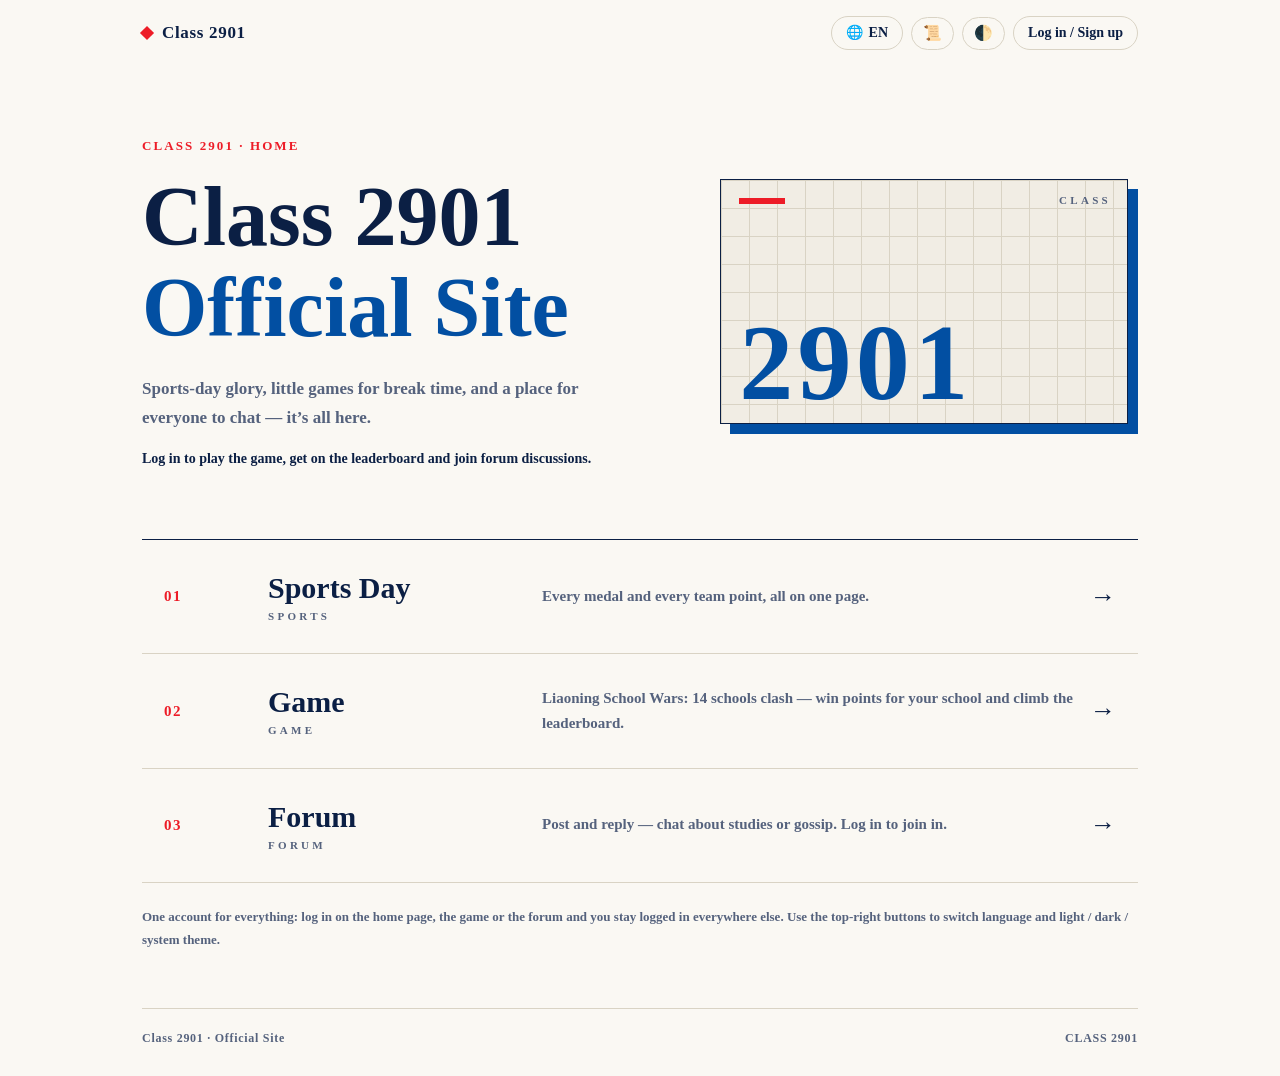
==== index.html @ ea03f3f8 "New" ====
<!DOCTYPE html>
<html lang="zh-Hans" data-lang="zh-CN">
<head>
<meta charset="UTF-8">
<meta name="viewport" content="width=device-width, initial-scale=1, viewport-fit=cover">
<title data-i18n="h.doc">2901班 官网</title>
<script src="shared/apibase.js?v=20261111a"></script>
<script src="shared/i18n.js?v=20261113b"></script>
<script src="shared/theme.js?v=20261113b"></script>
<!-- 字体由 shared/skin.js 按当前风格 + 语言按需加载（纸白风：思源宋体 SC/TC/HK/JP/KR 或 Times New Roman→Tinos；玻璃风：快乐体 + 思源黑体） -->
<script src="shared/skin.js?v=20261113b"></script>
<link rel="stylesheet" href="shared/skins.css?v=20261113b">
<style>
  /* 配色：深海军蓝 + 正红 + 纸白；字体：思源宋体 SemiBold（Noto Serif SC 600） */
  :root {
    --blue: #024FA2;
    --red: #ED1C27;
    --paper: #FAF8F3;
    --paper-2: #F1EDE4;
    --ink: #0B1F44;
    --ink-soft: #55627D;
    --line: #D9D3C4;
    --white-band: #FFFFFF;
    /* 供共用登录弹窗使用 */
    --color-bg: var(--paper); --color-bg-alt: var(--paper-2); --color-card: #FFFFFF;
    --color-ink: var(--ink); --color-ink-soft: var(--ink-soft); --color-line: var(--line);
    --color-sky: var(--blue); --color-grass: #1E8A57; --danger: #C9151F; --field-bg: #FFFFFF;
    --font: "Noto Serif SC", "Source Han Serif SC", "Source Han Serif CN", "Songti SC", "STSong", "SimSun", serif;
    color-scheme: light;
  }
  /* 各语言的首页字体（只有首页随语言换字体，其它页面字体不变） */
  html[data-lang="zh-CN"] { --font: "Noto Serif SC", "Source Han Serif SC", "Source Han Serif CN", "Songti SC", "STSong", "SimSun", serif; }
  html[data-lang="zh-TW"], html[data-lang="nan"] { --font: "Noto Serif TC", "Source Han Serif TC", "Source Han Serif TW", "Songti TC", "PMingLiU", "MingLiU", "Noto Serif SC", serif; }
  html[data-lang="yue"] { --font: "Noto Serif HK", "Source Han Serif HK", "Noto Serif TC", "Songti TC", "MingLiU_HKSCS", "PMingLiU", "Noto Serif SC", serif; }
  html[data-lang="ja"] { --font: "Noto Serif JP", "Source Han Serif JP", "Hiragino Mincho ProN", "Yu Mincho", "MS PMincho", "Noto Serif SC", serif; }
  html[data-lang="ko"] { --font: "Noto Serif KR", "Source Han Serif K", "AppleMyungjo", "Batang", "Noto Serif SC", serif; }
  html[data-lang="en"], html[data-lang="de"], html[data-lang="ru"] { --font: "Times New Roman", "Tinos", "Liberation Serif", "Noto Serif SC", serif; }
  @media (prefers-color-scheme: dark) {
    :root:not([data-theme="light"]) {
      --blue: #3B82DB; --red: #FF4650;
      --paper: #08122A; --paper-2: #0E1B3B; --ink: #F3EFE6; --ink-soft: #A5B1CB; --line: #24345C; --white-band: #EDE8DC;
      --color-card: #0E1B3B; --color-grass: #56C48C; --danger: #FF7A82; --field-bg: #0A1630;
      color-scheme: dark;
    }
  }
  :root[data-theme="dark"] {
    --blue: #3B82DB; --red: #FF4650;
    --paper: #08122A; --paper-2: #0E1B3B; --ink: #F3EFE6; --ink-soft: #A5B1CB; --line: #24345C; --white-band: #EDE8DC;
    --color-card: #0E1B3B; --color-grass: #56C48C; --danger: #FF7A82; --field-bg: #0A1630;
    color-scheme: dark;
  }

  * { box-sizing: border-box; }
  html { -webkit-text-size-adjust: 100%; }
  body {
    margin: 0; min-height: 100vh;
    background: var(--paper); color: var(--ink);
    font-family: var(--font); font-weight: 600;
    -webkit-font-smoothing: antialiased;
    transition: background .25s, color .25s;
  }
  a { color: inherit; text-decoration: none; }
  .wrap { max-width: 1040px; margin: 0 auto; padding: 0 22px; }

  /* 顶栏 */
  .bar { display: flex; align-items: center; justify-content: space-between; gap: 12px; padding: calc(16px + env(safe-area-inset-top, 0px)) 0 16px; }
  .brand { display: flex; align-items: center; gap: 10px; font-size: 17px; letter-spacing: .12em; }
  .brand i { width: 10px; height: 10px; background: var(--red); display: inline-block; transform: rotate(45deg); }
  .tools { display: flex; align-items: center; gap: 8px; }
  .pill {
    display: inline-flex; align-items: center; gap: 6px; padding: 9px 14px;
    font: 600 14px/1 var(--font); color: var(--ink); cursor: pointer;
    background: transparent; border: 1px solid var(--line); border-radius: 999px;
    transition: border-color .15s, background .15s;
  }
  .pill:hover { border-color: var(--blue); }
  .pill:focus-visible, .row:focus-visible { outline: 2px solid var(--blue); outline-offset: 2px; }
  .theme-btn { padding: 8px 11px; font-size: 15px; }

  /* Hero */
  .hero { display: grid; gap: 28px; padding: 44px 0 40px; align-items: center; }
  @media (min-width: 820px) { .hero { grid-template-columns: 1.25fr 1fr; gap: 56px; padding: 72px 0 64px; } }
  .eyebrow { font-size: 13px; letter-spacing: .32em; color: var(--red); margin: 0 0 18px; }
  h1 { margin: 0; font-weight: 600; font-size: clamp(54px, 13vw, 112px); line-height: 1.02; letter-spacing: .02em; }
  h1 span { display: block; }
  h1 .acc { color: var(--blue); }
  .lead { margin: 22px 0 0; max-width: 24em; font-size: 16px; line-height: 1.9; color: var(--ink-soft); }
  .hello { margin: 18px 0 0; min-height: 24px; font-size: 14px; color: var(--ink); }
  .hello b { color: var(--blue); }

  /* 右侧版块：方格纸底 + 大号班号 + 错位色块投影（纯排版，不含任何旗帜元素）*/
  .mark {
    position: relative; aspect-ratio: 5 / 3; min-height: 170px;
    border: 1.5px solid var(--ink);
    background:
      linear-gradient(var(--line) 1px, transparent 1px) 0 0 / 100% 28px,
      linear-gradient(90deg, var(--line) 1px, transparent 1px) 0 0 / 28px 100%,
      var(--paper-2);
    box-shadow: 10px 10px 0 var(--blue);
    display: flex; align-items: flex-end; padding: 12px 18px 6px;
    margin: 0 10px 10px 0;
  }
  .mark::before { content: ""; position: absolute; left: 18px; top: 18px; width: 46px; height: 6px; background: var(--red); }
  .mark b { font-weight: 600; font-size: clamp(64px, 12vw, 108px); line-height: 1; letter-spacing: .04em; color: var(--blue); }
  .mark small { position: absolute; right: 16px; top: 14px; font-size: 11px; letter-spacing: .3em; color: var(--ink-soft); font-weight: 600; }

  /* 入口列表 */
  .rows { border-top: 1px solid var(--ink); }
  .row {
    display: grid; grid-template-columns: 56px 1fr auto; gap: 6px 14px; align-items: center;
    padding: 24px 16px; border-bottom: 1px solid var(--line);
    transition: background .2s, color .2s, padding .2s;
  }
  @media (min-width: 720px) { .row { grid-template-columns: 90px 260px 1fr auto; padding: 30px 22px; } }
  .no { font-size: 15px; letter-spacing: .1em; color: var(--red); grid-row: 1 / span 2; align-self: start; padding-top: 6px; }
  @media (min-width: 720px) { .no { grid-row: auto; align-self: center; padding: 0; } }
  .t { font-size: clamp(26px, 5vw, 34px); line-height: 1.2; }
  .t small { display: block; margin-top: 4px; font-size: 11px; letter-spacing: .3em; color: var(--ink-soft); }
  .d { grid-column: 2; font-size: 14px; line-height: 1.7; color: var(--ink-soft); }
  @media (min-width: 720px) { .d { grid-column: auto; } }
  .arr { grid-column: 3; grid-row: 1 / span 2; font-size: 26px; transition: transform .2s; }
  @media (min-width: 720px) { .arr { grid-column: auto; grid-row: auto; } }
  .row:hover { background: var(--blue); color: #fff; padding-left: 30px; }
  .row:nth-child(2):hover { background: var(--red); }
  .row:hover .no, .row:hover .d, .row:hover .t small { color: rgba(255,255,255,.88); }
  .row:hover .arr { transform: translateX(8px); }

  .note { margin: 22px 0 0; font-size: 13px; line-height: 1.8; color: var(--ink-soft); }
  footer { margin-top: 56px; border-top: 1px solid var(--line); padding: 22px 0 calc(30px + env(safe-area-inset-bottom, 0px)); font-size: 12px; letter-spacing: .2em; color: var(--ink-soft); display: flex; justify-content: space-between; gap: 10px; flex-wrap: wrap; }

  /* 登录弹窗/菜单沿用共用样式，这里只对齐字体 */
  .ax-dlg, .ax-menu button, .ax-dlg input, .ax-tabs button, .ax-row button { font-family: var(--font) !important; }
  /* 拉丁 / 西里尔文字比汉字窄但更长：收小大标题、放宽字距，避免溢出 */
  html[data-lang="en"] h1, html[data-lang="de"] h1, html[data-lang="ru"] h1 { font-size: clamp(44px, 9.5vw, 84px); line-height: 1.08; letter-spacing: 0; overflow-wrap: anywhere; }
  html[data-lang="en"] .brand, html[data-lang="de"] .brand, html[data-lang="ru"] .brand { letter-spacing: .04em; }
  html[data-lang="en"] .eyebrow, html[data-lang="de"] .eyebrow, html[data-lang="ru"] .eyebrow { letter-spacing: .16em; }
  html[data-lang="en"] .t, html[data-lang="de"] .t, html[data-lang="ru"] .t { font-size: clamp(24px, 4.4vw, 30px); overflow-wrap: anywhere; }
  html[data-lang="en"] .lead, html[data-lang="de"] .lead, html[data-lang="ru"] .lead { font-size: 17px; line-height: 1.7; max-width: 28em; }
  html[data-lang="en"] .d, html[data-lang="de"] .d, html[data-lang="ru"] .d { font-size: 15px; }
  html[data-lang="en"] footer, html[data-lang="de"] footer, html[data-lang="ru"] footer { letter-spacing: .06em; }
  html[data-lang="ja"] h1, html[data-lang="ko"] h1 { font-size: clamp(44px, 9.5vw, 88px); }
  .lx-menu { font-family: system-ui, sans-serif; }
  @media (max-width: 420px) { .bar { gap: 8px; } .brand { font-size: 15px; letter-spacing: .04em; } .tools { gap: 6px; } .pill { padding: 8px 10px; } }
  @media (prefers-reduced-motion: reduce) { * { transition: none !important; } }
</style>
</head>
<body>
<div class="wrap">
  <header class="bar">
    <a class="brand" href="./"><i></i><span data-i18n="h.brand">2901班</span></a>
    <div class="tools"><span id="langbtn"></span><span id="skinbtn"></span><span id="themebtn"></span><div id="authbar"></div></div>
  </header>

  <section class="hero">
    <div>
      <p class="eyebrow" data-i18n="h.eyebrow">CLASS 2901 · 班级主页</p>
      <h1><span data-i18n="h.h1a">2901班</span><span class="acc" data-i18n="h.h1b">官网</span></h1>
      <p class="lead" data-i18n="h.lead">运动会的荣誉、课间的小游戏、大家聊天的地方，都在这里。</p>
      <div class="hello" id="hello"></div>
    </div>
    <div class="mark" aria-hidden="true"><b>2901</b><small>CLASS</small></div>
  </section>

  <nav class="rows" aria-label="站内导航" data-i18n-aria="h.nav">
    <a class="row" href="sports/">
      <span class="no">01</span>
      <span class="t"><span data-i18n="h.r1.t">运动会统计</span><small>SPORTS</small></span>
      <span class="d" data-i18n="h.r1.d">每一枚奖牌、每一分团体积分，一页看全。</span>
      <span class="arr">→</span>
    </a>
    <a class="row" href="school/">
      <span class="no">02</span>
      <span class="t"><span data-i18n="h.r2.t">游戏</span><small>GAME</small></span>
      <span class="d" id="r2d">辽宁省中学大战：14 所学校对碰，为你的学校赢积分、上排行榜。</span>
      <span class="arr">→</span>
    </a>
    <a class="row" href="forum/">
      <span class="no">03</span>
      <span class="t"><span data-i18n="h.r3.t">论坛</span><small>FORUM</small></span>
      <span class="d" data-i18n="h.r3.d">发帖、回帖，聊学习也聊八卦。登录后即可参与。</span>
      <span class="arr">→</span>
    </a>
  </nav>
  <p class="note" data-i18n="h.note">一个账号通用：在首页、游戏或论坛任意一处登录，其它页面会自动保持登录状态。右上角可切换语言和亮色 / 暗色 / 跟随系统。</p>

  <footer><span data-i18n="h.foot">2901 班 · 官网</span><span>CLASS 2901</span></footer>
</div>

<script src="shared/auth.js?v=20261113b"></script>
<script>
  I18n.mount(document.getElementById('langbtn'));
  Skin.mount(document.getElementById('skinbtn'));
  Theme.mount(document.getElementById('themebtn'));
  Auth.mountBar(document.getElementById('authbar'));
  function hello() {
    var el = document.getElementById('hello');
    el.textContent = '';
    if (Auth.isLoggedIn()) {
      el.appendChild(document.createTextNode(I18n.t('h.hello.in')));
      var b = document.createElement('b'); b.textContent = Auth.user(); el.appendChild(b);
    } else {
      el.textContent = I18n.t('h.hello.out');
    }
  }
  function texts() {   // 带参数的文案
    document.getElementById('r2d').textContent = I18n.t('h.r2.d', { game: I18n.t('g.title') });
    hello();
  }
  texts();
  I18n.onChange(texts);
  Auth.onChange(hello);
</script>
</body>
</html>
---- shared/skins.css ----
/* 2901班 官网 · 全站两套界面风格（html[data-skin] = paper | glass），所有页面共用
   paper 纸白宋体风：纸白底、海军蓝 + 正红、宋体、细线方框
   glass 玻璃风：暖白底 + 光斑、毛玻璃卡片、圆角、快乐体 + 黑体
   用 :not(.x) 抬高优先级，盖过各页面自带的 :root 变量；深色模式照样跟随（自动 / 手动）。 */

/* ========== 字体 ========== */
html[data-skin="paper"]:root:not(.x) { --font: "Noto Serif SC","Source Han Serif SC","Source Han Serif CN","Songti SC","STSong","SimSun",serif; --font-display: var(--font); }
html[data-skin="paper"][data-lang="zh-TW"]:root:not(.x), html[data-skin="paper"][data-lang="nan"]:root:not(.x) { --font: "Noto Serif TC","Source Han Serif TC","Source Han Serif TW","Songti TC","PMingLiU","MingLiU","Noto Serif SC",serif; }
html[data-skin="paper"][data-lang="yue"]:root:not(.x) { --font: "Noto Serif HK","Source Han Serif HK","Noto Serif TC","Songti TC","MingLiU_HKSCS","PMingLiU","Noto Serif SC",serif; }
html[data-skin="paper"][data-lang="ja"]:root:not(.x) { --font: "Noto Serif JP","Source Han Serif JP","Hiragino Mincho ProN","Yu Mincho","MS PMincho","Noto Serif SC",serif; }
html[data-skin="paper"][data-lang="ko"]:root:not(.x) { --font: "Noto Serif KR","Source Han Serif K","AppleMyungjo","Batang","Noto Serif SC",serif; }
html[data-skin="paper"][data-lang="en"]:root:not(.x), html[data-skin="paper"][data-lang="de"]:root:not(.x), html[data-skin="paper"][data-lang="ru"]:root:not(.x) { --font: "Times New Roman","Tinos","Liberation Serif","Noto Serif SC",serif; }
html[data-skin="glass"]:root:not(.x) { --font: "Noto Sans SC",-apple-system,"PingFang SC","Microsoft YaHei","Hiragino Sans","Yu Gothic","Malgun Gothic",sans-serif; --font-display: "ZCOOL KuaiLe","Noto Sans SC",sans-serif; }

/* ========== 配色：纸白 ========== */
html[data-skin="paper"]:root:not(.x) {
  --color-bg:#FAF8F3; --color-bg-alt:#F1EDE4; --color-card:#FFFFFF; --color-ink:#0B1F44; --color-ink-soft:#55627D; --color-line:#D9D3C4;
  --color-sky:#024FA2; --color-track:#ED1C27; --color-grass:#1E8A57; --color-sun:#E3B04B; --danger:#C9151F; --field-bg:#FFFFFF;
  --glass-bg:#FFFFFF; --glass-border:#D9D3C4; --glass-highlight:transparent; --glass-shadow:none;
  --blue:#024FA2; --red:#ED1C27; --paper:#FAF8F3; --paper-2:#F1EDE4; --ink:#0B1F44; --ink-soft:#55627D; --line:#D9D3C4; --white-band:#FFFFFF;
}
@media (prefers-color-scheme: dark) {
  html[data-skin="paper"]:root:not([data-theme="light"]):not(.x) {
    --color-bg:#08122A; --color-bg-alt:#0E1B3B; --color-card:#0E1B3B; --color-ink:#F3EFE6; --color-ink-soft:#A5B1CB; --color-line:#24345C;
    --color-sky:#3B82DB; --color-track:#FF4650; --color-grass:#56C48C; --color-sun:#E3B04B; --danger:#FF7A82; --field-bg:#0A1630;
    --glass-bg:#0E1B3B; --glass-border:#24345C;
    --blue:#3B82DB; --red:#FF4650; --paper:#08122A; --paper-2:#0E1B3B; --ink:#F3EFE6; --ink-soft:#A5B1CB; --line:#24345C; --white-band:#EDE8DC;
  }
}
html[data-skin="paper"][data-theme="dark"]:root:not(.x) {
  --color-bg:#08122A; --color-bg-alt:#0E1B3B; --color-card:#0E1B3B; --color-ink:#F3EFE6; --color-ink-soft:#A5B1CB; --color-line:#24345C;
  --color-sky:#3B82DB; --color-track:#FF4650; --color-grass:#56C48C; --color-sun:#E3B04B; --danger:#FF7A82; --field-bg:#0A1630;
  --glass-bg:#0E1B3B; --glass-border:#24345C;
  --blue:#3B82DB; --red:#FF4650; --paper:#08122A; --paper-2:#0E1B3B; --ink:#F3EFE6; --ink-soft:#A5B1CB; --line:#24345C; --white-band:#EDE8DC;
}

/* ========== 配色：玻璃 ========== */
html[data-skin="glass"]:root:not(.x) {
  --color-bg:#FFFDF6; --color-bg-alt:#FFF6E4; --color-card:#FFFFFF; --color-ink:#1B2A4A; --color-ink-soft:#5B6B8C; --color-line:#F0E6D2;
  --color-sky:#2D9CDB; --color-track:#FF6B5E; --color-grass:#3FB27F; --color-sun:#FDBA2D; --danger:#D9402F; --field-bg:rgba(255,255,255,.8);
  --glass-bg:rgba(255,255,255,.55); --glass-border:rgba(255,255,255,.8); --glass-highlight:rgba(255,255,255,.9); --glass-shadow:0 12px 36px -16px rgba(27,42,74,.35);
  --blue:#2D9CDB; --red:#FF6B5E; --paper:#FFFDF6; --paper-2:#FFF6E4; --ink:#1B2A4A; --ink-soft:#5B6B8C; --line:#F0E6D2; --white-band:#FFFFFF;
}
@media (prefers-color-scheme: dark) {
  html[data-skin="glass"]:root:not([data-theme="light"]):not(.x) {
    --color-bg:#14192B; --color-bg-alt:#1C2340; --color-card:#202748; --color-ink:#F1F3FA; --color-ink-soft:#A7B0CC; --color-line:#313B63;
    --color-sky:#5CB6F5; --color-track:#FF8479; --color-grass:#5FCB9B; --color-sun:#FFCB57; --danger:#FF8A7A; --field-bg:rgba(20,25,43,.6);
    --glass-bg:rgba(32,39,72,.55); --glass-border:rgba(255,255,255,.14); --glass-highlight:rgba(255,255,255,.1); --glass-shadow:0 12px 36px -16px rgba(0,0,0,.55);
    --blue:#5CB6F5; --red:#FF8479; --paper:#14192B; --paper-2:#1C2340; --ink:#F1F3FA; --ink-soft:#A7B0CC; --line:#313B63; --white-band:#202748;
  }
}
html[data-skin="glass"][data-theme="dark"]:root:not(.x) {
  --color-bg:#14192B; --color-bg-alt:#1C2340; --color-card:#202748; --color-ink:#F1F3FA; --color-ink-soft:#A7B0CC; --color-line:#313B63;
  --color-sky:#5CB6F5; --color-track:#FF8479; --color-grass:#5FCB9B; --color-sun:#FFCB57; --danger:#FF8A7A; --field-bg:rgba(20,25,43,.6);
  --glass-bg:rgba(32,39,72,.55); --glass-border:rgba(255,255,255,.14); --glass-highlight:rgba(255,255,255,.1); --glass-shadow:0 12px 36px -16px rgba(0,0,0,.55);
  --blue:#5CB6F5; --red:#FF8479; --paper:#14192B; --paper-2:#1C2340; --ink:#F1F3FA; --ink-soft:#A7B0CC; --line:#313B63; --white-band:#202748;
}

/* ========== 论坛 / 运动会（共用 site.css）× 纸白风 ========== */
html[data-skin="paper"] body { font-family: var(--font); font-weight: 600; }
html[data-skin="paper"] .bg-blobs { display: none; }
html[data-skin="paper"] .display, html[data-skin="paper"] .head h1 { font-family: var(--font-display); font-weight: 600; }
html[data-skin="paper"] .head h1 small, html[data-skin="paper"] .pill, html[data-skin="paper"] .btn, html[data-skin="paper"] .field, html[data-skin="paper"] .linkbtn { font-family: var(--font); }
html[data-skin="paper"] .pill { background: var(--color-bg); border: 1px solid var(--color-line); box-shadow: none; backdrop-filter: none; -webkit-backdrop-filter: none; font-weight: 600; }
html[data-skin="paper"] .pill:hover { border-color: var(--color-sky); transform: none; }
html[data-skin="paper"] .glass { background: var(--color-card); border: 1px solid var(--color-line); border-radius: 2px; box-shadow: none; backdrop-filter: none; -webkit-backdrop-filter: none; }
html[data-skin="paper"] .item:hover { transform: none; border-color: var(--color-sky); }
html[data-skin="paper"] .btn { border-radius: 2px; font-weight: 600; }
html[data-skin="paper"] .btn.primary { background: var(--color-sky); border-color: var(--color-sky); }
html[data-skin="paper"] .field { border-radius: 2px; font-family: var(--font); font-weight: 600; }
html[data-skin="paper"] .tag { background: transparent; border: 1px solid var(--color-track); color: var(--color-track); border-radius: 2px; }
html[data-skin="paper"] .meta .cnt, html[data-skin="paper"] .reply .meta .floor { color: var(--color-track); }
html[data-skin="paper"] .post { border-top: 2px solid var(--color-ink); }
html[data-skin="paper"] .ax-dlg, html[data-skin="paper"] .ax-dlg *, html[data-skin="paper"] .ax-menu button { font-family: var(--font) !important; }

/* ========== 首页（自带纸白样式）× 玻璃风 ========== */
html[data-skin="glass"] body { font-family: var(--font); font-weight: 500; background: var(--paper); }
html[data-skin="glass"] body::before {
  content: ""; position: fixed; inset: 0; z-index: -1; pointer-events: none;
  background:
    radial-gradient(340px 340px at 8% 4%, color-mix(in srgb, var(--blue) 42%, transparent), transparent 70%),
    radial-gradient(300px 300px at 98% 28%, color-mix(in srgb, #FDBA2D 40%, transparent), transparent 70%),
    radial-gradient(320px 320px at 2% 86%, color-mix(in srgb, #3FB27F 34%, transparent), transparent 70%),
    radial-gradient(260px 260px at 88% 98%, color-mix(in srgb, var(--red) 30%, transparent), transparent 70%);
}
html[data-skin="glass"] .pill { background: var(--glass-bg); border: 1px solid var(--glass-border); box-shadow: var(--glass-shadow), inset 0 1px 0 var(--glass-highlight); backdrop-filter: blur(14px) saturate(160%); -webkit-backdrop-filter: blur(14px) saturate(160%); font-weight: 500; }
html[data-skin="glass"] .pill:hover { transform: translateY(-1px); border-color: var(--glass-border); }
html[data-skin="glass"] h1, html[data-skin="glass"] .mark b, html[data-skin="glass"] .t, html[data-skin="glass"] .brand { font-family: var(--font-display); font-weight: 400; }
html[data-skin="glass"] .brand i { border-radius: 50%; transform: none; }
html[data-skin="glass"] .mark { border: 1px solid var(--glass-border); border-radius: 22px; background: var(--glass-bg); box-shadow: var(--glass-shadow), inset 0 1px 0 var(--glass-highlight); backdrop-filter: blur(16px) saturate(160%); -webkit-backdrop-filter: blur(16px) saturate(160%); margin: 0; }
html[data-skin="glass"] .mark::before { border-radius: 3px; }
html[data-skin="glass"] .rows { border-top: 0; display: flex; flex-direction: column; gap: 12px; }
html[data-skin="glass"] .row { border: 1px solid var(--glass-border); border-radius: 18px; background: var(--glass-bg); box-shadow: var(--glass-shadow), inset 0 1px 0 var(--glass-highlight); backdrop-filter: blur(16px) saturate(160%); -webkit-backdrop-filter: blur(16px) saturate(160%); }
html[data-skin="glass"] .row:hover, html[data-skin="glass"] .row:nth-child(2):hover { background: var(--glass-bg); color: var(--ink); padding-left: 16px; transform: translateY(-2px); }
@media (min-width: 720px) { html[data-skin="glass"] .row:hover, html[data-skin="glass"] .row:nth-child(2):hover { padding-left: 22px; } }
html[data-skin="glass"] .row:hover .no, html[data-skin="glass"] .row:hover .d, html[data-skin="glass"] .row:hover .t small { color: var(--ink-soft); }
html[data-skin="glass"] .row:hover .no { color: var(--red); }
html[data-skin="glass"] footer { border-top-color: var(--glass-border); }
html[data-skin="glass"] .ax-dlg, html[data-skin="glass"] .ax-dlg *, html[data-skin="glass"] .ax-menu button { font-family: var(--font) !important; }

/* ========== 游戏页（自带深色街机样式）× 两套风格：只调字体和圆角，配色仍由游戏自己的亮/暗主题管 ========== */
html[data-skin="paper"] body.game, html[data-skin="paper"] .stage ~ *, html[data-skin="paper"] aside { font-family: var(--font); }
html[data-skin="paper"] button, html[data-skin="paper"] select, html[data-skin="paper"] input { font-family: inherit; }
html[data-skin="paper"] aside, html[data-skin="paper"] #rankList li, html[data-skin="paper"] #roster li { border-radius: 2px; }
html[data-skin="glass"] aside { border-radius: 18px; backdrop-filter: blur(14px) saturate(150%); -webkit-backdrop-filter: blur(14px) saturate(150%); }
html[data-skin="glass"] button, html[data-skin="glass"] select { border-radius: 12px; }
html[data-skin="glass"] #roster li, html[data-skin="glass"] #rankList li, html[data-skin="glass"] #mine { border-radius: 10px; }

/* ===== 论坛新组件 × 纸白风 ===== */
html[data-skin="paper"] .likebtn, html[data-skin="paper"] .poll, html[data-skin="paper"] .opt, html[data-skin="paper"] .pollform, html[data-skin="paper"] .texts li, html[data-skin="paper"] .xbtn { border-radius: 2px; }
html[data-skin="paper"] .xbtn { font-family: var(--font); }
html[data-skin="paper"] .opt i { background: color-mix(in srgb, var(--color-sky) 16%, transparent); }
html[data-skin="paper"] .tabs a.pill.on { background: var(--color-ink); border-color: var(--color-ink); color: var(--color-bg); }
html[data-skin="paper"] .tag.open { border-color: var(--color-grass); color: var(--color-grass); }
html[data-skin="paper"] select.field { font-family: var(--font); }

/* 窄屏：顶栏放不下时换行，不撑宽页面 */
.topbar { flex-wrap: wrap; row-gap: 8px; }
.topbar .tools { flex-wrap: wrap; justify-content: flex-end; }
@media (max-width: 480px) { .topbar { padding-left: 12px; padding-right: 12px; } .topbar .pill { padding: 8px 10px; } }

/* ===== V1：话题 / 标签 / 置顶 × 纸白风 ===== */
html[data-skin="paper"] .chip, html[data-skin="paper"] .pinpanel { border-radius: 2px; font-family: var(--font); }
html[data-skin="paper"] .chip { background: transparent; }
html[data-skin="paper"] .chip.on { background: var(--color-ink); border-color: var(--color-ink); color: var(--color-bg); }
html[data-skin="paper"] .tag.pin { background: transparent; }

/* ===== V2：多层评论 × 纸白风 ===== */
html[data-skin="paper"] .replying { border-radius: 2px; background: color-mix(in srgb, var(--color-sky) 10%, transparent); }
html[data-skin="paper"] .at { color: var(--color-sky); }

/* ---------- V4：私信 ---------- */
.dmbadge{display:inline-block;min-width:18px;padding:0 5px;margin-left:6px;border-radius:9px;background:#e5484d;color:#fff;font-size:11px;line-height:18px;text-align:center;font-weight:600}
.chat{display:flex;flex-direction:column;gap:10px;margin:8px 0 12px}
.cmsg{display:flex;flex-direction:column;max-width:82%;gap:2px}
.cmsg.mine{align-self:flex-end;align-items:flex-end}
.cmsg.theirs{align-self:flex-start;align-items:flex-start}
.cmsg .bub{padding:8px 12px;border-radius:14px;background:rgba(127,127,127,.16);white-space:pre-wrap;overflow-wrap:anywhere}
.cmsg.mine .bub{background:var(--color-sky,#4f7cff);color:#fff}
.cmsg input[type=checkbox]{margin:0 0 4px}
.chatfoot{position:sticky;bottom:0;padding:8px 0}

/* ---------- V5：网盘 / 附件 ---------- */
.attbar{margin:8px 0}
.attbtns{display:flex;gap:8px;flex-wrap:wrap}
.attmenu{display:flex;flex-direction:column;gap:2px;margin-top:6px;padding:6px;border:1px solid var(--glass-border,rgba(127,127,127,.3));border-radius:10px;max-width:260px}
.dmrow{display:flex;align-items:center;gap:6px;width:100%;text-align:left;padding:8px 6px;background:none;border:0;border-bottom:1px solid rgba(127,127,127,.15);color:inherit;font:inherit;cursor:pointer;overflow-wrap:anywhere}
.attchips{display:flex;flex-wrap:wrap;gap:6px;margin-top:8px}
.attchip{display:inline-flex;align-items:center;gap:6px;max-width:100%;padding:3px 6px;border:1px solid rgba(127,127,127,.35);border-radius:10px;font-size:13px}
.attchip img{width:36px;height:36px;object-fit:cover;border-radius:6px}
.attchip .fn{max-width:160px;overflow:hidden;text-overflow:ellipsis;white-space:nowrap}
.attchip.bad{border-color:#e5484d}
.atts{margin-top:10px;display:flex;flex-direction:column;gap:6px;align-items:flex-start;max-width:100%}
.attimgs{display:flex;flex-wrap:wrap;gap:6px;max-width:100%}
.attimgbox{display:inline-block;cursor:zoom-in;border-radius:10px;overflow:hidden;min-width:60px;min-height:60px;background:rgba(127,127,127,.12)}
.attimg{display:block;max-width:min(260px,100%);max-height:220px;object-fit:cover}
.attfile{display:inline-flex;align-items:center;gap:8px;max-width:100%;padding:6px 10px;border:1px solid rgba(127,127,127,.35);border-radius:10px;background:none;color:inherit;font:inherit;cursor:pointer}
.attfile .fn{overflow:hidden;text-overflow:ellipsis;white-space:nowrap;max-width:200px}
.imgview{position:fixed;inset:0;z-index:9999;background:rgba(0,0,0,.85);display:flex;flex-direction:column;align-items:center;justify-content:center;gap:12px;padding:12px;cursor:zoom-out}
.imgview img{max-width:100%;max-height:82vh;object-fit:contain}
.quota{height:6px;border-radius:3px;background:rgba(127,127,127,.2);margin-top:6px;overflow:hidden}
.quota i{display:block;height:100%;background:var(--color-sky,#4f7cff)}
.crumbs{margin-top:8px;font-size:14px;overflow-wrap:anywhere}
.driverow{display:flex;align-items:center;gap:10px;flex-wrap:wrap}
.driverow .dname{display:flex;align-items:center;gap:8px;flex:1;min-width:0;text-decoration:none;color:inherit;overflow-wrap:anywhere}
.driverow .dact{display:flex;align-items:center;gap:10px;flex-wrap:wrap}
.linkbtn.danger{color:#e5484d}
.cmsg .atts{align-items:inherit}
.tabs{display:flex;flex-wrap:nowrap;overflow-x:auto;-webkit-overflow-scrolling:touch;scrollbar-width:none}
.tabs::-webkit-scrollbar{display:none}
.tabs .pill{flex:0 0 auto;white-space:nowrap}

/* ---------- 布局重构：导航 / 筛选 ---------- */
html[data-skin="paper"] .navi.on, html[data-skin="paper"] .seg a.on, html[data-skin="paper"] .fcount { background: var(--color-ink); color: var(--color-bg); }
html[data-skin="paper"] .fab { background: var(--color-ink); color: var(--color-bg); }
html[data-skin="paper"] .bbar .navi.on { background: none; color: var(--color-ink); font-weight: 700; }
html[data-skin="paper"] .navi, html[data-skin="paper"] .seg a, html[data-skin="paper"] .fpanel { font-family: var(--font); }
html[data-skin="paper"] .bbar, html[data-skin="paper"] .moresheet { background: var(--color-bg); }
html[data-skin="paper"] .composeSheet { background: rgba(11, 31, 68, .35); }
html[data-skin="glass"] .navi.on, html[data-skin="glass"] .seg a.on { background: var(--color-sky); }

/* =====================================================================
   Material 风（参照谷歌设计语言 / Material Design 3）
   白 + 浅灰底、蓝色强调（#1A73E8）、胶囊按钮、描边卡片 + 轻阴影、tonal（淡蓝）选中态、Roboto + Noto Sans
   ===================================================================== */
html[data-skin="material"]:root:not(.x) { --font: Roboto,"Noto Sans SC",-apple-system,"PingFang SC","Microsoft YaHei",system-ui,sans-serif; --font-display: var(--font); }
html[data-skin="material"][data-lang="zh-TW"]:root:not(.x), html[data-skin="material"][data-lang="nan"]:root:not(.x) { --font: Roboto,-apple-system,"PingFang TC","Microsoft JhengHei","Noto Sans TC","Noto Sans SC",system-ui,sans-serif; }
html[data-skin="material"][data-lang="yue"]:root:not(.x) { --font: Roboto,-apple-system,"PingFang HK","Microsoft JhengHei","Noto Sans HK","Noto Sans TC","Noto Sans SC",system-ui,sans-serif; }
html[data-skin="material"][data-lang="ja"]:root:not(.x) { --font: Roboto,-apple-system,"Hiragino Sans","Yu Gothic UI","Yu Gothic","Meiryo","Noto Sans JP","Noto Sans SC",system-ui,sans-serif; }
html[data-skin="material"][data-lang="ko"]:root:not(.x) { --font: Roboto,-apple-system,"Apple SD Gothic Neo","Malgun Gothic","Noto Sans KR","Noto Sans SC",system-ui,sans-serif; }
html[data-skin="material"]:root:not(.x) {
  --color-bg:#F8F9FA; --color-bg-alt:#F1F3F4; --color-card:#FFFFFF; --color-ink:#202124; --color-ink-soft:#5F6368; --color-line:#DADCE0;
  --color-sky:#1A73E8; --color-track:#D93025; --color-grass:#188038; --color-sun:#F9AB00; --danger:#D93025; --field-bg:#FFFFFF;
  --glass-bg:#FFFFFF; --glass-border:#DADCE0; --glass-highlight:transparent; --glass-shadow:0 1px 2px rgba(60,64,67,.3), 0 1px 3px 1px rgba(60,64,67,.15);
  --blue:#1A73E8; --red:#D93025; --paper:#F8F9FA; --paper-2:#E8F0FE; --ink:#202124; --ink-soft:#5F6368; --line:#DADCE0; --white-band:#FFFFFF;
  --on-primary:#FFFFFF; --tonal:#E8F0FE; --tonal-fg:#1967D2; --compose-bg:#C2E7FF; --compose-fg:#001D35; --surface-nav:#F3F6FC;
  --bub-mine:#D3E3FD; --bub-mine-fg:#041E49; --bub-their:#F1F3F4; --elev1:0 1px 2px rgba(60,64,67,.3), 0 1px 3px 1px rgba(60,64,67,.15); --elev3:0 1px 3px rgba(60,64,67,.3), 0 4px 8px 3px rgba(60,64,67,.15);
}
@media (prefers-color-scheme: dark) {
  html[data-skin="material"]:root:not([data-theme="light"]):not(.x) {
    --color-bg:#202124; --color-bg-alt:#292A2D; --color-card:#2D2E31; --color-ink:#E8EAED; --color-ink-soft:#9AA0A6; --color-line:#3C4043;
    --color-sky:#8AB4F8; --color-track:#F28B82; --color-grass:#81C995; --color-sun:#FDD663; --danger:#F28B82; --field-bg:#202124;
    --glass-bg:#2D2E31; --glass-border:#3C4043; --glass-highlight:transparent; --glass-shadow:0 1px 2px rgba(0,0,0,.6), 0 1px 3px 1px rgba(0,0,0,.4);
    --blue:#8AB4F8; --red:#F28B82; --paper:#202124; --paper-2:#303134; --ink:#E8EAED; --ink-soft:#9AA0A6; --line:#3C4043; --white-band:#2D2E31;
    --on-primary:#202124; --tonal:#394457; --tonal-fg:#D2E3FC; --compose-bg:#004A77; --compose-fg:#C2E7FF; --surface-nav:#2B2D30;
    --bub-mine:#0842A0; --bub-mine-fg:#D3E3FD; --bub-their:#3C4043; --elev1:0 1px 2px rgba(0,0,0,.6), 0 1px 3px 1px rgba(0,0,0,.4); --elev3:0 1px 3px rgba(0,0,0,.6), 0 4px 8px 3px rgba(0,0,0,.4);
  }
}
html[data-skin="material"][data-theme="dark"]:root:not(.x) {
  --color-bg:#202124; --color-bg-alt:#292A2D; --color-card:#2D2E31; --color-ink:#E8EAED; --color-ink-soft:#9AA0A6; --color-line:#3C4043;
  --color-sky:#8AB4F8; --color-track:#F28B82; --color-grass:#81C995; --color-sun:#FDD663; --danger:#F28B82; --field-bg:#202124;
  --glass-bg:#2D2E31; --glass-border:#3C4043; --glass-highlight:transparent; --glass-shadow:0 1px 2px rgba(0,0,0,.6), 0 1px 3px 1px rgba(0,0,0,.4);
  --blue:#8AB4F8; --red:#F28B82; --paper:#202124; --paper-2:#303134; --ink:#E8EAED; --ink-soft:#9AA0A6; --line:#3C4043; --white-band:#2D2E31;
  --on-primary:#202124; --tonal:#394457; --tonal-fg:#D2E3FC; --compose-bg:#004A77; --compose-fg:#C2E7FF; --surface-nav:#2B2D30;
  --bub-mine:#0842A0; --bub-mine-fg:#D3E3FD; --bub-their:#3C4043; --elev1:0 1px 2px rgba(0,0,0,.6), 0 1px 3px 1px rgba(0,0,0,.4); --elev3:0 1px 3px rgba(0,0,0,.6), 0 4px 8px 3px rgba(0,0,0,.4);
}

/* ---- 基础：字体、背景、顶栏按钮 ---- */
html[data-skin="material"] body { font-family: var(--font); font-weight: 400; background: var(--color-bg); letter-spacing: 0; }
html[data-skin="material"] .bg-blobs { display: none; }
html[data-skin="material"] h1, html[data-skin="material"] h2, html[data-skin="material"] h3, html[data-skin="material"] .display, html[data-skin="material"] .head h1, html[data-skin="material"] .brand, html[data-skin="material"] .t { font-family: var(--font); font-weight: 400; letter-spacing: 0; }
html[data-skin="material"] .item h3, html[data-skin="material"] .post h2, html[data-skin="material"] .section-title { font-weight: 500; }
html[data-skin="material"] .pill { font-family: var(--font); font-weight: 500; background: var(--color-card); border: 1px solid var(--color-line); box-shadow: none; backdrop-filter: none; -webkit-backdrop-filter: none; color: var(--color-ink); }
html[data-skin="material"] .pill:hover { transform: none; border-color: var(--color-line); background: color-mix(in srgb, var(--color-sky) 8%, var(--color-card)); }
html[data-skin="material"] .pill:focus-visible, html[data-skin="material"] .btn:focus-visible, html[data-skin="material"] .navi:focus-visible { outline: 2px solid var(--color-sky); outline-offset: 2px; }
html[data-skin="material"] .ax-dlg, html[data-skin="material"] .ax-dlg *, html[data-skin="material"] .ax-menu button { font-family: var(--font) !important; }

/* ---- 卡片 / 列表 ---- */
html[data-skin="material"] .glass { background: var(--color-card); border: 1px solid var(--color-line); border-radius: 12px; box-shadow: none; backdrop-filter: none; -webkit-backdrop-filter: none; }
html[data-skin="material"] .item { transition: box-shadow .15s, background .15s; }
html[data-skin="material"] .item:hover { transform: none; box-shadow: var(--elev1); border-color: transparent; }
html[data-skin="material"] .post { border-top: 1px solid var(--color-line); }
html[data-skin="material"] .site-foot, html[data-skin="material"] footer { color: var(--color-ink-soft); letter-spacing: 0; }

/* ---- 按钮 / 输入框 ---- */
html[data-skin="material"] .btn { font-family: var(--font); font-weight: 500; border-radius: 999px; background: transparent; color: var(--color-sky); border: 1px solid var(--color-line); padding: 8px 18px; box-shadow: none; }
html[data-skin="material"] .btn:hover { background: color-mix(in srgb, var(--color-sky) 8%, transparent); transform: none; }
html[data-skin="material"] .btn.primary { background: var(--color-sky); border-color: var(--color-sky); color: var(--on-primary); }
html[data-skin="material"] .btn.primary:hover { background: color-mix(in srgb, var(--color-sky) 88%, #000); box-shadow: var(--elev1); }
html[data-skin="material"] .btn.warn { color: var(--danger); }
html[data-skin="material"] .btn:disabled { opacity: .5; }
html[data-skin="material"] .field, html[data-skin="material"] select.field { font-family: var(--font); font-weight: 400; border-radius: 8px; border: 1px solid #80868B; background: var(--field-bg); color: var(--color-ink); }
html[data-skin="material"] .field:focus { outline: none; border-color: var(--color-sky); box-shadow: 0 0 0 1px var(--color-sky); }
html[data-skin="material"] .fbar .search { border: 0; border-radius: 999px; background: var(--color-bg-alt); padding-left: 18px !important; }
html[data-skin="material"] .fbar .search:focus { background: var(--color-card); box-shadow: var(--elev1); }
html[data-skin="material"] .linkbtn { font-family: var(--font); color: var(--color-sky); text-decoration: none; font-weight: 500; }
html[data-skin="material"] .linkbtn:hover { text-decoration: underline; color: var(--color-sky); }
html[data-skin="material"] .linkbtn.danger, html[data-skin="material"] .linkbtn.danger:hover { color: var(--danger); }

/* ---- 标签 / 筛选芯片 / 分段按钮 ---- */
html[data-skin="material"] .tag { background: var(--tonal); color: var(--tonal-fg); border: 0; border-radius: 6px; font-weight: 500; }
html[data-skin="material"] .tag.pin { background: color-mix(in srgb, var(--color-track) 14%, transparent); color: var(--color-track); }
html[data-skin="material"] .tag.open { background: color-mix(in srgb, var(--color-grass) 16%, transparent); color: var(--color-grass); }
html[data-skin="material"] .chip { font-family: var(--font); font-weight: 500; border-radius: 8px; background: transparent; border: 1px solid var(--color-line); color: var(--color-ink); }
html[data-skin="material"] .chip:hover { border-color: var(--color-line); background: color-mix(in srgb, var(--color-sky) 8%, transparent); }
html[data-skin="material"] .chip.on, html[data-skin="material"] .chip.tag.on { background: var(--tonal); border-color: transparent; color: var(--tonal-fg); }
html[data-skin="material"] .chip.tag { color: var(--color-ink-soft); }
html[data-skin="material"] .seg { border-color: var(--color-line); }
html[data-skin="material"] .seg a { font-weight: 500; }
html[data-skin="material"] .seg a.on { background: var(--tonal); color: var(--tonal-fg); }
html[data-skin="material"] .tabs a.pill.on { background: var(--tonal); border-color: transparent; color: var(--tonal-fg); }
html[data-skin="material"] .fcount { background: var(--color-sky); color: var(--on-primary); }
html[data-skin="material"] .fpanel { border-radius: 12px; background: var(--color-card); }

/* ---- 导航：Gmail 式侧栏 / M3 底部导航 ---- */
html[data-skin="material"] .navi { font-family: var(--font); font-weight: 500; border-radius: 999px; color: var(--color-ink); }
html[data-skin="material"] .navi:hover { background: color-mix(in srgb, var(--color-ink) 7%, transparent); }
html[data-skin="material"] .navi.on { background: var(--tonal); color: var(--tonal-fg); font-weight: 700; }
html[data-skin="material"] .side .grp { text-transform: none; letter-spacing: .02em; font-weight: 500; }
html[data-skin="material"] .side .newbtn { background: var(--compose-bg); color: var(--compose-fg); border: 0; border-radius: 16px; padding: 16px 20px; font-weight: 500; box-shadow: var(--elev1); text-align: left; }
html[data-skin="material"] .side .newbtn:hover { box-shadow: var(--elev3); background: var(--compose-bg); }
@media (max-width: 860px) {
  html[data-skin="material"] .bbar { background: var(--surface-nav); border-top: 0; backdrop-filter: none; -webkit-backdrop-filter: none; }
  html[data-skin="material"] .bbar .navi { border-radius: 12px; color: var(--color-ink-soft); font-weight: 500; }
  html[data-skin="material"] .bbar .navi.on { background: none; color: var(--color-ink); font-weight: 700; }
  html[data-skin="material"] .bbar .navi .ic { width: min(56px, calc(100% - 4px)); height: 28px; border-radius: 999px; }
  html[data-skin="material"] .bbar .navi.on .ic { background: var(--tonal); }
  html[data-skin="material"] .fab { border-radius: 16px; background: var(--compose-bg); color: var(--compose-fg); box-shadow: var(--elev3); }
  html[data-skin="material"] .moresheet { background: var(--surface-nav); border: 0; border-radius: 16px; box-shadow: var(--elev3); }
}
html[data-skin="material"] .dmbadge { background: var(--danger); color: var(--on-primary); }

/* ---- 帖子互动 / 投票 / 弹窗 ---- */
html[data-skin="material"] .likebtn { font-family: var(--font); font-weight: 500; border-radius: 999px; background: transparent; }
html[data-skin="material"] .poll, html[data-skin="material"] .pollform, html[data-skin="material"] .pinpanel { border-radius: 12px; }
html[data-skin="material"] .opt { border-radius: 8px; }
html[data-skin="material"] .opt i { background: color-mix(in srgb, var(--color-sky) 18%, transparent); }
html[data-skin="material"] .xbtn { border-radius: 50%; }
html[data-skin="material"] .replying { border-radius: 8px; background: var(--tonal); color: var(--tonal-fg); }
html[data-skin="material"] .composeSheet { background: rgba(32, 33, 36, .5); }
html[data-skin="material"] .composeSheet .compose { border-radius: 28px; padding: 22px; box-shadow: var(--elev3); border: 0; }
html[data-skin="material"] .ax-dlg { border-radius: 28px; box-shadow: var(--elev3); border: 0; }
html[data-skin="material"] .ax-row button, html[data-skin="material"] .ax-dlg button, html[data-skin="material"] .ax-menu button { border-radius: 999px; font-weight: 500; }
html[data-skin="material"] .ax-menu { border-radius: 12px; box-shadow: var(--elev3); }
html[data-skin="material"] .cmsg .bub { border-radius: 18px; background: var(--bub-their); color: var(--color-ink); }
html[data-skin="material"] .cmsg.mine .bub { background: var(--bub-mine); color: var(--bub-mine-fg); }
html[data-skin="material"] .attchip, html[data-skin="material"] .attfile, html[data-skin="material"] .attmenu, html[data-skin="material"] .attimgbox { border-radius: 8px; }
html[data-skin="material"] .quota { height: 4px; }
html[data-skin="material"] .stat b { font-weight: 500; }

/* ---- 首页 ---- */
html[data-skin="material"] .brand { font-size: 20px; letter-spacing: 0; font-weight: 500; }
html[data-skin="material"] .brand i { border-radius: 50%; transform: none; background: var(--blue); }
html[data-skin="material"] .eyebrow { letter-spacing: .06em; color: var(--blue); font-weight: 500; }
html[data-skin="material"] h1 { font-weight: 400; letter-spacing: -.02em; line-height: 1.08; }
html[data-skin="material"] .lead { font-weight: 400; line-height: 1.7; }
html[data-skin="material"] .hello { font-weight: 400; }
html[data-skin="material"] .mark { border: 0; border-radius: 28px; background: var(--paper-2); box-shadow: none; margin: 0; }
html[data-skin="material"] .mark::before { width: 40px; height: 8px; border-radius: 4px; background: var(--blue); }
html[data-skin="material"] .mark b { font-weight: 500; letter-spacing: -.02em; }
html[data-skin="material"] .rows { border-top: 0; display: flex; flex-direction: column; gap: 12px; }
html[data-skin="material"] .row { border: 1px solid var(--line); border-radius: 20px; background: var(--color-card); padding: 20px 22px; transition: box-shadow .15s, background .15s; }
html[data-skin="material"] .row:hover, html[data-skin="material"] .row:nth-child(2):hover { background: color-mix(in srgb, var(--blue) 7%, var(--color-card)); color: var(--ink); padding-left: 22px; box-shadow: var(--elev1); border-color: transparent; }
html[data-skin="material"] .row:hover .no, html[data-skin="material"] .row:hover .d, html[data-skin="material"] .row:hover .t small { color: var(--ink-soft); }
html[data-skin="material"] .row:hover .no { color: var(--blue); }
html[data-skin="material"] .no { color: var(--blue); font-weight: 500; letter-spacing: 0; }
html[data-skin="material"] .arr { color: var(--blue); }
html[data-skin="material"] .t small { letter-spacing: .08em; }
html[data-skin="material"] footer { border-top-color: var(--line); }

/* ---- 运动会页 ---- */
html[data-skin="material"] .hero:has(.hero-inner) { background: linear-gradient(135deg, #1A73E8 0%, #1967D2 100%); }
html[data-skin="material"] .hero .lanes { opacity: .05; }
html[data-skin="material"] .stat-card, html[data-skin="material"] .entry { border-radius: 12px; backdrop-filter: none; -webkit-backdrop-filter: none; }
html[data-skin="material"] .hero-eyebrow { border-radius: 999px; }
html[data-skin="material"] .hero-inner h1 { font-weight: 400; }

/* ---- 游戏页：配色、按钮、卡片全部换成 Material（游戏自己的变量在这里覆盖） ---- */
html[data-skin="material"]:root:not(.x) {
  --bg:#F8F9FA; --bg2:#FFFFFF; --panel:#FFFFFF; --panel2:#F1F3F4; --line:#DADCE0; --brass:#1A73E8; --ember:#1A73E8; --ice:#202124; --mute:#5F6368;
  --glass:rgba(255,255,255,.92); --deep:#E8EAED; --card1:#FFFFFF; --card2:#FFFFFF; --input:#FFFFFF; --hover:#E8F0FE;
  --ov1:rgba(248,249,250,.55); --ov2:rgba(248,249,250,.94); --ph:#80868B; --danger:#D93025; --ok:#188038; --gon:#FFFFFF; --gsel:#1967D2;
}
@media (prefers-color-scheme: dark) {
  html[data-skin="material"]:root:not([data-theme="light"]):not(.x) {
    --bg:#202124; --bg2:#292A2D; --panel:#2D2E31; --panel2:#35363A; --line:#3C4043; --brass:#8AB4F8; --ember:#8AB4F8; --ice:#E8EAED; --mute:#9AA0A6;
    --glass:rgba(45,46,49,.92); --deep:#171717; --card1:#2D2E31; --card2:#2D2E31; --input:#202124; --hover:#394457;
    --ov1:rgba(32,33,36,.55); --ov2:rgba(23,23,23,.94); --ph:#80868B; --danger:#F28B82; --ok:#81C995; --gon:#202124; --gsel:#D2E3FC;
  }
}
html[data-skin="material"][data-theme="dark"]:root:not(.x) {
  --bg:#202124; --bg2:#292A2D; --panel:#2D2E31; --panel2:#35363A; --line:#3C4043; --brass:#8AB4F8; --ember:#8AB4F8; --ice:#E8EAED; --mute:#9AA0A6;
  --glass:rgba(45,46,49,.92); --deep:#171717; --card1:#2D2E31; --card2:#2D2E31; --input:#202124; --hover:#394457;
  --ov1:rgba(32,33,36,.55); --ov2:rgba(23,23,23,.94); --ph:#80868B; --danger:#F28B82; --ok:#81C995; --gon:#202124; --gsel:#D2E3FC;
}
html[data-skin="material"] body { background: var(--bg); font-family: var(--font); }
html[data-skin="material"] button, html[data-skin="material"] select, html[data-skin="material"] input { font-family: var(--font); border-radius: 20px; }
html[data-skin="material"] h1, html[data-skin="material"] .logo { font-weight: 400; letter-spacing: 0; text-shadow: none; }
html[data-skin="material"] .logo { font-size: clamp(34px, 8vw, 56px); }
html[data-skin="material"] .sub { letter-spacing: .12em; color: var(--mute); padding-left: 0; }
html[data-skin="material"] .ptitle { font-weight: 400; letter-spacing: 0; text-indent: 0; font-size: 26px; }
html[data-skin="material"] button { font-weight: 500; }
html[data-skin="material"] button.primary, html[data-skin="material"] .gbtn.hot { background: var(--brass); border-color: var(--brass); color: var(--gon); box-shadow: none; }
html[data-skin="material"] .gbtn.hot:hover { background: var(--brass); filter: brightness(1.08); box-shadow: var(--elev1); }
html[data-skin="material"] button:hover, html[data-skin="material"] select:hover { border-color: var(--brass); }
html[data-skin="material"] .gbtn { border-radius: 24px; border: 1px solid var(--line); font-size: 16px; font-weight: 500; letter-spacing: 0; text-indent: 0; background: var(--panel); padding: 12px 16px; }
html[data-skin="material"] .gbtn:hover, html[data-skin="material"] .gbtn:active { transform: none; background: var(--hover); }
html[data-skin="material"] .gbtn.danger { border-color: var(--line); color: var(--danger); }
html[data-skin="material"] .gbtn.sm, html[data-skin="material"] .row .gbtn.sm { font-size: 14px; letter-spacing: 0; padding: 10px 8px; }
html[data-skin="material"] .card { border: 0; border-radius: 28px; padding: 24px 20px; background: var(--panel); box-shadow: var(--elev3); }
html[data-skin="material"] .card input { border-radius: 8px; border: 1px solid var(--line); }
html[data-skin="material"] .card input:focus-visible { outline: 0; border-color: var(--brass); box-shadow: 0 0 0 1px var(--brass); }
html[data-skin="material"] aside { border-radius: 16px; border: 0; box-shadow: var(--elev1); }
html[data-skin="material"] #roster li, html[data-skin="material"] #rankList li, html[data-skin="material"] #mine { border-radius: 12px; }
html[data-skin="material"] .tab { border-radius: 20px; }
html[data-skin="material"] .tab.on { background: var(--hover); border-color: transparent; color: var(--gsel); font-weight: 700; }
html[data-skin="material"] .pk { border-radius: 12px; }
html[data-skin="material"] .pk.sel { background: var(--hover); box-shadow: 0 0 0 1px var(--brass) inset; }
html[data-skin="material"] #feed li { border-radius: 8px; border-left-color: var(--brass); }
html[data-skin="material"] #toast { background: #323232; color: #fff; border: 0; border-radius: 4px; box-shadow: var(--elev3); }
html[data-skin="material"] #ui { backdrop-filter: blur(8px); }
html[data-skin="material"] a.homelink, html[data-skin="material"] .pill { background: var(--panel); border-color: var(--line); }
html[data-skin="material"] #banner b { -webkit-text-stroke: 0; font-weight: 500; }
html[data-skin="material"] .brand span { white-space: nowrap; }
@media (max-width: 420px) { html[data-skin="material"] .brand { font-size: 17px; } }
html[data-skin="material"] .bar { flex-wrap: wrap; row-gap: 8px; }
html[data-skin="material"] .bar .tools { flex-wrap: wrap; justify-content: flex-end; }
/* 玻璃风底栏：选中项只变色，不铺底色（否则图标和文字与底色同色而消失） */
html[data-skin="glass"] .bbar .navi.on { background: none; color: var(--color-sky); }
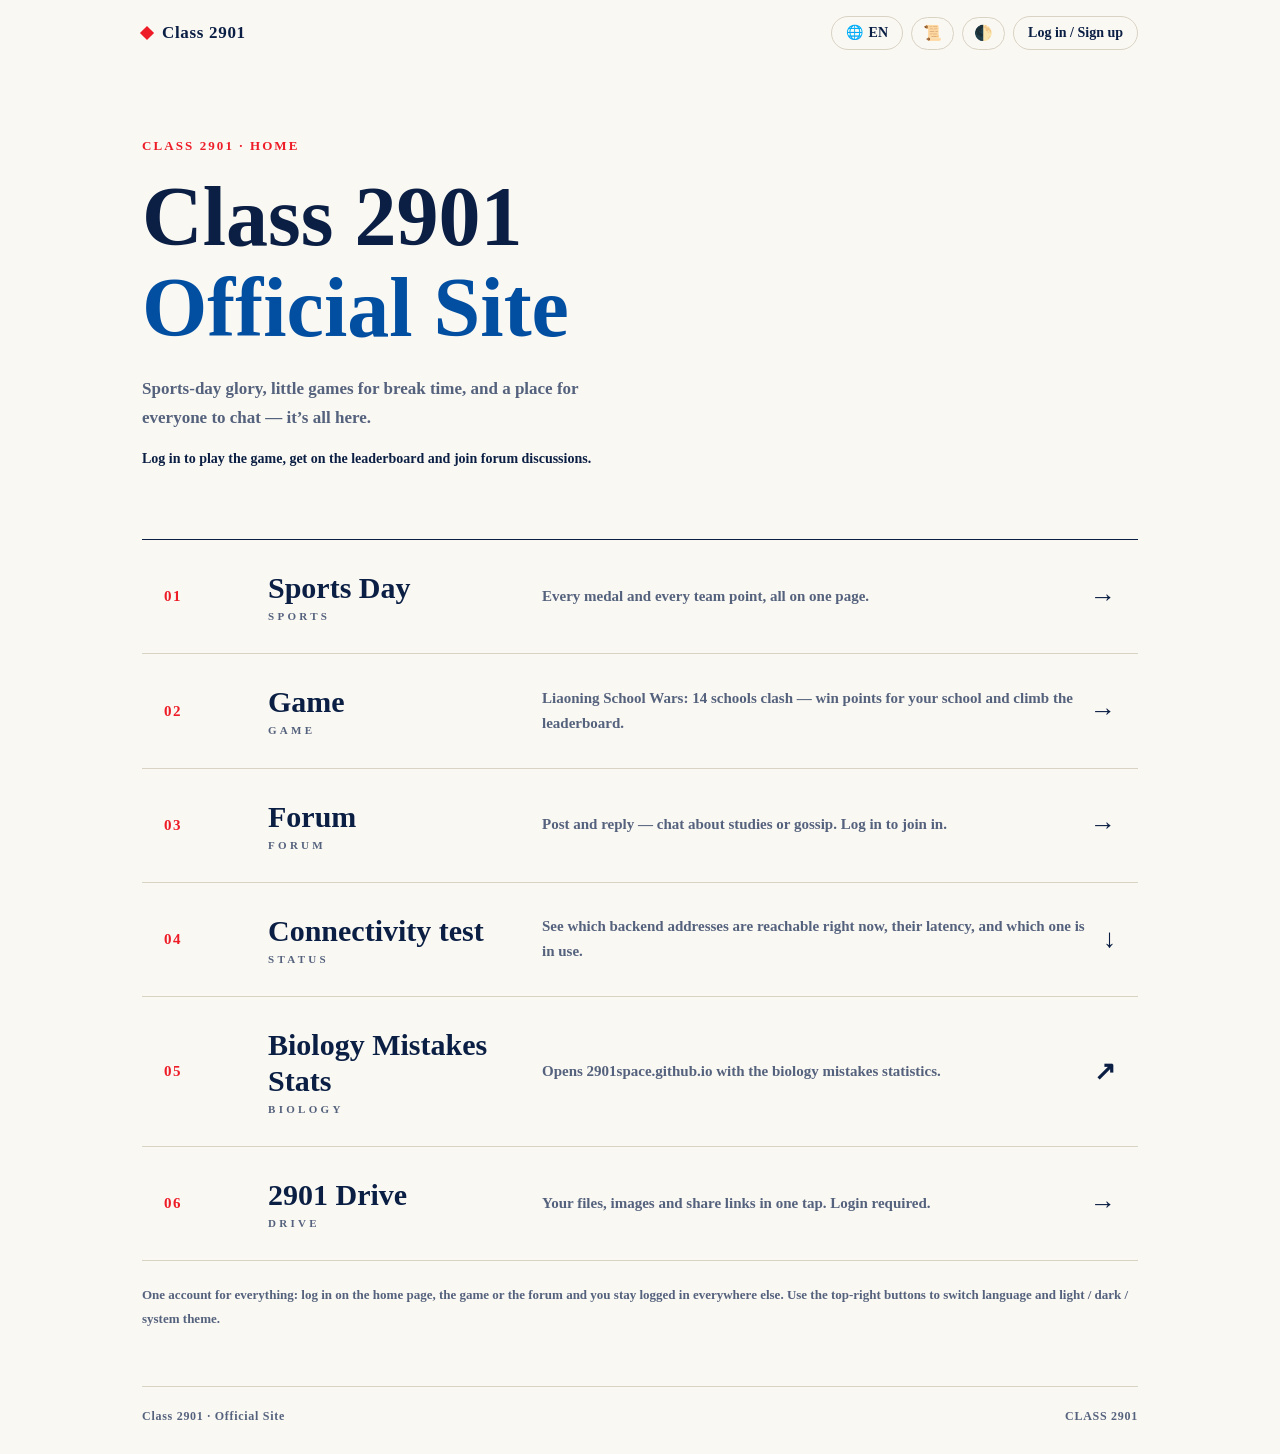
==== commit 6b9f850c: "site: moderators UI, home page (remove grid-paper block, add connectivity test / biology mistakes / " ====
--- a/index.html
+++ b/index.html
@@ -5,11 +5,11 @@
 <meta name="viewport" content="width=device-width, initial-scale=1, viewport-fit=cover">
 <title data-i18n="h.doc">2901班 官网</title>
 <script src="shared/apibase.js?v=20261111a"></script>
-<script src="shared/i18n.js?v=20261113b"></script>
-<script src="shared/theme.js?v=20261113b"></script>
+<script src="shared/i18n.js?v=20261122b"></script>
+<script src="shared/theme.js?v=20261122b"></script>
 <!-- 字体由 shared/skin.js 按当前风格 + 语言按需加载（纸白风：思源宋体 SC/TC/HK/JP/KR 或 Times New Roman→Tinos；玻璃风：快乐体 + 思源黑体） -->
-<script src="shared/skin.js?v=20261113b"></script>
-<link rel="stylesheet" href="shared/skins.css?v=20261113b">
+<script src="shared/skin.js?v=20261122b"></script>
+<link rel="stylesheet" href="shared/skins.css?v=20261122b">
 <style>
   /* 配色：深海军蓝 + 正红 + 纸白；字体：思源宋体 SemiBold（Noto Serif SC 600） */
   :root {
@@ -78,8 +78,8 @@
   .theme-btn { padding: 8px 11px; font-size: 15px; }
 
   /* Hero */
-  .hero { display: grid; gap: 28px; padding: 44px 0 40px; align-items: center; }
-  @media (min-width: 820px) { .hero { grid-template-columns: 1.25fr 1fr; gap: 56px; padding: 72px 0 64px; } }
+  .hero { padding: 44px 0 40px; }
+  @media (min-width: 820px) { .hero { padding: 72px 0 64px; } }
   .eyebrow { font-size: 13px; letter-spacing: .32em; color: var(--red); margin: 0 0 18px; }
   h1 { margin: 0; font-weight: 600; font-size: clamp(54px, 13vw, 112px); line-height: 1.02; letter-spacing: .02em; }
   h1 span { display: block; }
@@ -87,22 +87,6 @@
   .lead { margin: 22px 0 0; max-width: 24em; font-size: 16px; line-height: 1.9; color: var(--ink-soft); }
   .hello { margin: 18px 0 0; min-height: 24px; font-size: 14px; color: var(--ink); }
   .hello b { color: var(--blue); }
-
-  /* 右侧版块：方格纸底 + 大号班号 + 错位色块投影（纯排版，不含任何旗帜元素）*/
-  .mark {
-    position: relative; aspect-ratio: 5 / 3; min-height: 170px;
-    border: 1.5px solid var(--ink);
-    background:
-      linear-gradient(var(--line) 1px, transparent 1px) 0 0 / 100% 28px,
-      linear-gradient(90deg, var(--line) 1px, transparent 1px) 0 0 / 28px 100%,
-      var(--paper-2);
-    box-shadow: 10px 10px 0 var(--blue);
-    display: flex; align-items: flex-end; padding: 12px 18px 6px;
-    margin: 0 10px 10px 0;
-  }
-  .mark::before { content: ""; position: absolute; left: 18px; top: 18px; width: 46px; height: 6px; background: var(--red); }
-  .mark b { font-weight: 600; font-size: clamp(64px, 12vw, 108px); line-height: 1; letter-spacing: .04em; color: var(--blue); }
-  .mark small { position: absolute; right: 16px; top: 14px; font-size: 11px; letter-spacing: .3em; color: var(--ink-soft); font-weight: 600; }
 
   /* 入口列表 */
   .rows { border-top: 1px solid var(--ink); }
@@ -125,6 +109,27 @@
   .row:hover .no, .row:hover .d, .row:hover .t small { color: rgba(255,255,255,.88); }
   .row:hover .arr { transform: translateX(8px); }
 
+
+  /* 连通性测试面板 */
+  .pingpanel { border-bottom: 1px solid var(--line); padding: 18px 16px 22px; background: color-mix(in srgb, var(--paper-2) 60%, transparent); }
+  @media (min-width: 720px) { .pingpanel { padding: 22px 22px 26px 112px; } }
+  .pingpanel[hidden] { display: none; }
+  .ping-cur { margin: 0 0 14px; font-size: 14px; color: var(--ink-soft); }
+  .ping-cur b { color: var(--ink); word-break: break-all; }
+  .ping-list { display: grid; gap: 8px; margin: 0 0 14px; padding: 0; list-style: none; }
+  .ping-item { display: grid; grid-template-columns: 12px 1fr auto auto; align-items: center; gap: 10px; padding: 10px 12px; border: 1px solid var(--line); border-radius: 10px; background: var(--color-card, #fff); font-size: 14px; }
+  .ping-item.cur { border-color: var(--blue); box-shadow: 0 0 0 1px var(--blue) inset; }
+  .ping-dot { width: 10px; height: 10px; border-radius: 50%; background: var(--ink-soft); }
+  .ping-dot.ok { background: #1E8E3E; } .ping-dot.mid { background: #E37400; } .ping-dot.bad { background: #D93025; }
+  .ping-host { min-width: 0; overflow-wrap: anywhere; }
+  .ping-host small { display: block; color: var(--ink-soft); font-size: 12px; margin-top: 2px; }
+  .ping-ms { font-variant-numeric: tabular-nums; font-weight: 600; white-space: nowrap; }
+  .ping-tag { font-size: 12px; padding: 2px 8px; border-radius: 999px; border: 1px solid var(--blue); color: var(--blue); white-space: nowrap; }
+  .ping-use { font: 600 13px/1 var(--font); padding: 7px 11px; border-radius: 999px; border: 1px solid var(--line); background: transparent; color: var(--ink); cursor: pointer; white-space: nowrap; }
+  .ping-use:hover { border-color: var(--blue); }
+  .ping-actions { display: flex; flex-wrap: wrap; align-items: center; gap: 12px; }
+  .ping-note { margin: 12px 0 0; font-size: 12.5px; line-height: 1.8; color: var(--ink-soft); }
+  @media (max-width: 520px) { .ping-item { grid-template-columns: 12px 1fr auto; } .ping-item .ping-tag, .ping-item .ping-use { grid-column: 2 / -1; justify-self: start; } }
   .note { margin: 22px 0 0; font-size: 13px; line-height: 1.8; color: var(--ink-soft); }
   footer { margin-top: 56px; border-top: 1px solid var(--line); padding: 22px 0 calc(30px + env(safe-area-inset-bottom, 0px)); font-size: 12px; letter-spacing: .2em; color: var(--ink-soft); display: flex; justify-content: space-between; gap: 10px; flex-wrap: wrap; }
 
@@ -158,7 +163,6 @@
       <p class="lead" data-i18n="h.lead">运动会的荣誉、课间的小游戏、大家聊天的地方，都在这里。</p>
       <div class="hello" id="hello"></div>
     </div>
-    <div class="mark" aria-hidden="true"><b>2901</b><small>CLASS</small></div>
   </section>
 
   <nav class="rows" aria-label="站内导航" data-i18n-aria="h.nav">
@@ -180,13 +184,32 @@
       <span class="d" data-i18n="h.r3.d">发帖、回帖，聊学习也聊八卦。登录后即可参与。</span>
       <span class="arr">→</span>
     </a>
+    <a class="row" href="#ping" id="pingrow" role="button" aria-expanded="false" aria-controls="pingpanel">
+      <span class="no">04</span>
+      <span class="t"><span data-i18n="h.r4.t">连通性测试</span><small>STATUS</small></span>
+      <span class="d" data-i18n="h.r4.d">看看各个后端地址现在通不通、延迟多少，以及当前用的是哪一个。</span>
+      <span class="arr" id="pingarr">↓</span>
+    </a>
+    <section class="pingpanel" id="pingpanel" hidden aria-live="polite"></section>
+    <a class="row" href="https://2901space.github.io" target="_blank" rel="noopener">
+      <span class="no">05</span>
+      <span class="t"><span data-i18n="h.r5.t">生物错题统计</span><small>BIOLOGY</small></span>
+      <span class="d" data-i18n="h.r5.d">跳转到 2901space.github.io，查看生物错题统计。</span>
+      <span class="arr">↗</span>
+    </a>
+    <a class="row" href="forum/#/drive">
+      <span class="no">06</span>
+      <span class="t"><span data-i18n="h.r6.t">2901网盘</span><small>DRIVE</small></span>
+      <span class="d" data-i18n="h.r6.d">你的文件、图片和分享链接，一键直达。需要登录。</span>
+      <span class="arr">→</span>
+    </a>
   </nav>
   <p class="note" data-i18n="h.note">一个账号通用：在首页、游戏或论坛任意一处登录，其它页面会自动保持登录状态。右上角可切换语言和亮色 / 暗色 / 跟随系统。</p>
 
   <footer><span data-i18n="h.foot">2901 班 · 官网</span><span>CLASS 2901</span></footer>
 </div>
 
-<script src="shared/auth.js?v=20261113b"></script>
+<script src="shared/auth.js?v=20261122b"></script>
 <script>
   I18n.mount(document.getElementById('langbtn'));
   Skin.mount(document.getElementById('skinbtn'));
@@ -208,6 +231,56 @@
   }
   texts();
   I18n.onChange(texts);
+  /* ---- 连通性测试：测每个后端地址的 /api/ping 延迟（每个地址测 3 次取中间值） ---- */
+  (function () {
+    var row = document.getElementById('pingrow'), panel = document.getElementById('pingpanel'), arr = document.getElementById('pingarr');
+    var last = null, running = false;
+    function host(u) { try { var x = new URL(u); return { h: x.host, p: x.pathname.replace(/\/$/, '') }; } catch (e) { return { h: u, p: '' }; } }
+    function cls(ms) { return ms == null ? 'bad' : ms < 400 ? 'ok' : ms < 1200 ? 'mid' : 'bad'; }
+    function draw() {
+      var T = I18n.t, cur = window.ApiBase ? ApiBase.get() : '';
+      panel.textContent = '';
+      var ch = host(cur);
+      var p = document.createElement('p'); p.className = 'ping-cur';
+      p.appendChild(document.createTextNode(T('h.ping.cur') + '：')); var b = document.createElement('b'); b.textContent = ch.h + ch.p; p.appendChild(b);
+      panel.appendChild(p);
+      var ul = document.createElement('ul'); ul.className = 'ping-list';
+      var best = null;
+      (last || (window.ApiBase ? ApiBase.list().map(function (u) { return { base: u, ms: undefined }; }) : [])).forEach(function (r) { if (r.ms != null && (best == null || r.ms < best)) best = r.ms; });
+      (last || (window.ApiBase ? ApiBase.list().map(function (u) { return { base: u, ms: undefined }; }) : [])).forEach(function (r, i) {
+        var hh = host(r.base), li = document.createElement('li'); li.className = 'ping-item' + (r.base === cur ? ' cur' : '');
+        var dot = document.createElement('span'); dot.className = 'ping-dot' + (r.ms === undefined ? '' : ' ' + cls(r.ms)); li.appendChild(dot);
+        var nm = document.createElement('span'); nm.className = 'ping-host'; nm.appendChild(document.createTextNode(hh.h));
+        var sm = document.createElement('small'); sm.textContent = (i === 0 ? T('h.ping.primary') : T('h.ping.backup')) + (hh.p ? ' · ' + hh.p : ''); nm.appendChild(sm); li.appendChild(nm);
+        var ms = document.createElement('span'); ms.className = 'ping-ms';
+        ms.textContent = r.ms === undefined ? (running ? T('h.ping.testing') : '—') : r.ms == null ? T('h.ping.fail') : r.ms + ' ms' + (r.ms === best && last.length > 1 ? ' ★' : '');
+        li.appendChild(ms);
+        if (r.base === cur) { var tg = document.createElement('span'); tg.className = 'ping-tag'; tg.textContent = T('h.ping.inuse'); li.appendChild(tg); }
+        else if (r.ms != null && r.ms !== undefined) {
+          var bt = document.createElement('button'); bt.type = 'button'; bt.className = 'ping-use'; bt.textContent = T('h.ping.use');
+          bt.onclick = function () { ApiBase.set(r.base); draw(); }; li.appendChild(bt);
+        }
+        ul.appendChild(li);
+      });
+      panel.appendChild(ul);
+      var act = document.createElement('div'); act.className = 'ping-actions';
+      var go = document.createElement('button'); go.type = 'button'; go.className = 'ping-use'; go.disabled = running; go.textContent = running ? T('h.ping.testing') : (last ? T('h.ping.again') : T('h.ping.run'));
+      go.onclick = run; act.appendChild(go); panel.appendChild(act);
+      var nt = document.createElement('p'); nt.className = 'ping-note'; nt.textContent = T('h.ping.note'); panel.appendChild(nt);
+    }
+    function run() {
+      if (running || !window.ApiBase) return;
+      running = true; last = ApiBase.list().map(function (u) { return { base: u, ms: undefined }; }); draw();
+      ApiBase.test(function (r, i) { last[i] = r; draw(); }).then(function (all) { running = false; last = all; draw(); });
+    }
+    row.addEventListener('click', function (e) {
+      e.preventDefault();
+      var open = panel.hidden; panel.hidden = !open; row.setAttribute('aria-expanded', open ? 'true' : 'false'); arr.textContent = open ? '↑' : '↓';
+      if (open) { draw(); if (!last) run(); }
+    });
+    I18n.onChange(function () { if (!panel.hidden) draw(); });
+  })();
+
   Auth.onChange(hello);
 </script>
 </body>
--- a/shared/skins.css
+++ b/shared/skins.css
@@ -87,8 +87,6 @@
 html[data-skin="glass"] .pill:hover { transform: translateY(-1px); border-color: var(--glass-border); }
 html[data-skin="glass"] h1, html[data-skin="glass"] .mark b, html[data-skin="glass"] .t, html[data-skin="glass"] .brand { font-family: var(--font-display); font-weight: 400; }
 html[data-skin="glass"] .brand i { border-radius: 50%; transform: none; }
-html[data-skin="glass"] .mark { border: 1px solid var(--glass-border); border-radius: 22px; background: var(--glass-bg); box-shadow: var(--glass-shadow), inset 0 1px 0 var(--glass-highlight); backdrop-filter: blur(16px) saturate(160%); -webkit-backdrop-filter: blur(16px) saturate(160%); margin: 0; }
-html[data-skin="glass"] .mark::before { border-radius: 3px; }
 html[data-skin="glass"] .rows { border-top: 0; display: flex; flex-direction: column; gap: 12px; }
 html[data-skin="glass"] .row { border: 1px solid var(--glass-border); border-radius: 18px; background: var(--glass-bg); box-shadow: var(--glass-shadow), inset 0 1px 0 var(--glass-highlight); backdrop-filter: blur(16px) saturate(160%); -webkit-backdrop-filter: blur(16px) saturate(160%); }
 html[data-skin="glass"] .row:hover, html[data-skin="glass"] .row:nth-child(2):hover { background: var(--glass-bg); color: var(--ink); padding-left: 16px; transform: translateY(-2px); }
@@ -305,9 +303,6 @@
 html[data-skin="material"] h1 { font-weight: 400; letter-spacing: -.02em; line-height: 1.08; }
 html[data-skin="material"] .lead { font-weight: 400; line-height: 1.7; }
 html[data-skin="material"] .hello { font-weight: 400; }
-html[data-skin="material"] .mark { border: 0; border-radius: 28px; background: var(--paper-2); box-shadow: none; margin: 0; }
-html[data-skin="material"] .mark::before { width: 40px; height: 8px; border-radius: 4px; background: var(--blue); }
-html[data-skin="material"] .mark b { font-weight: 500; letter-spacing: -.02em; }
 html[data-skin="material"] .rows { border-top: 0; display: flex; flex-direction: column; gap: 12px; }
 html[data-skin="material"] .row { border: 1px solid var(--line); border-radius: 20px; background: var(--color-card); padding: 20px 22px; transition: box-shadow .15s, background .15s; }
 html[data-skin="material"] .row:hover, html[data-skin="material"] .row:nth-child(2):hover { background: color-mix(in srgb, var(--blue) 7%, var(--color-card)); color: var(--ink); padding-left: 22px; box-shadow: var(--elev1); border-color: transparent; }
